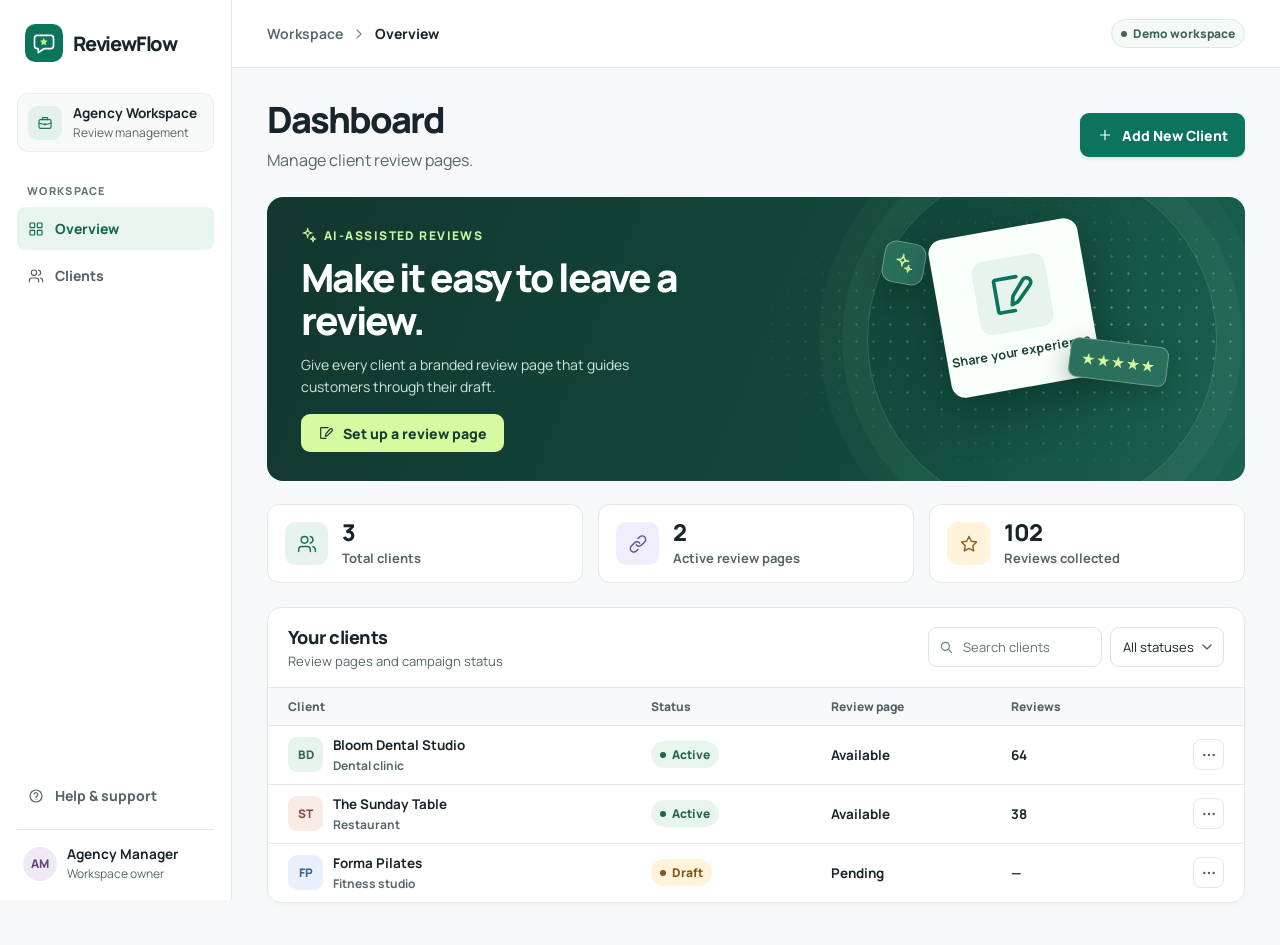
==== ReviewFlow Live/cloudflare-dist/index.html @ 27dcf774 "Add files via upload" ====
<!doctype html>
<html lang="en">
<head>
  <meta charset="utf-8">
  <meta name="viewport" content="width=device-width, initial-scale=1">
  <meta name="theme-color" content="#f7f9fb">
  <meta name="description" content="ReviewFlow is an agency workspace for setting up branded customer review pages and QR posters.">
  <title>ReviewFlow</title>
  <link rel="icon" href="assets/mark.svg" type="image/svg+xml">
  <link rel="stylesheet" href="styles.css">
  <script defer src="assets/qrcode.js"></script>
  <script defer src="website-analysis.js"></script>
  <script defer src="app.js"></script>
</head>
<body>
  <main id="app"></main>
  <div id="toast" class="toast" role="status" aria-live="polite"></div>
</body>
</html>
---- ReviewFlow Live/cloudflare-dist/styles.css ----
@font-face {
  font-family: Manrope;
  src: url("assets/manrope.woff2") format("woff2");
  font-weight: 200 800;
  font-display: swap;
}

:root {
  color-scheme: light;
  --font: Manrope, "Segoe UI", system-ui, sans-serif;
  --ink: #18252a;
  --muted: #56666a;
  --line: #e2e9e8;
  --canvas: #f6f8f9;
  --green: #0c735d;
  --dark-green: #123d35;
  --light-green: #e8f5ef;
  --lime: #d5fa9f;
  --navy: #142439;
  font-family: var(--font);
  color: var(--ink);
  background: var(--canvas);
}

*, *::before, *::after { box-sizing: border-box; }
body { margin: 0; min-width: 280px; }
button, input, select, textarea { font: inherit; }
button, a, select { -webkit-tap-highlight-color: transparent; }
button { cursor: pointer; }
a { color: inherit; }
button:disabled { cursor: default; opacity: .54; }
:focus-visible { outline: 3px solid #5da98e; outline-offset: 3px; }
[hidden] { display: none !important; }
h1, h2, h3, p { margin: 0; }
svg { flex: none; }
.icon { width: 20px; height: 20px; vertical-align: middle; }
.icon.small { width: 16px; height: 16px; }
.brand { display: inline-flex; align-items: center; gap: 10px; text-decoration: none; font-size: 1.25rem; font-weight: 800; letter-spacing: -.06em; }
.brand img { width: 38px; height: 38px; }
.btn { display: inline-flex; align-items: center; justify-content: center; gap: 9px; min-height: 44px; padding: 0 16px; border: 1px solid transparent; border-radius: 9px; text-decoration: none; font-size: .875rem; font-weight: 800; white-space: nowrap; }
.btn-primary { background: var(--green); color: #fff; box-shadow: 0 2px 3px #143d301a; }
.btn-primary:hover:not(:disabled) { background: #075b48; }
.btn-secondary { border-color: #dce5e3; background: #fff; color: var(--ink); }
.btn-secondary:hover:not(:disabled), .icon-button:hover { background: #f2f7f5; border-color: #c9dcd6; }
.btn-text { background: transparent; color: var(--muted); }
.btn-text:hover { background: #edf3f0; color: var(--dark-green); }
.icon-button { width: 36px; height: 36px; border: 1px solid var(--line); background: white; border-radius: 8px; color: var(--muted); display: inline-grid; place-items: center; }
.eyebrow { font-size: .75rem; font-weight: 800; letter-spacing: .12em; text-transform: uppercase; }
.sr-only { position: absolute; width: 1px; height: 1px; padding: 0; overflow: hidden; clip-path: inset(50%); white-space: nowrap; }

.workspace { display: grid; grid-template-columns: 232px minmax(0, 1fr); min-height: 100dvh; }
.sidebar { position: sticky; top: 0; align-self: start; display: flex; flex-direction: column; height: 100dvh; padding: 24px 17px 18px; background: #fff; border-right: 1px solid var(--line); }
.sidebar > .brand { margin: 0 8px 31px; }
.workspace-id { display: flex; gap: 11px; align-items: center; margin-bottom: 31px; padding: 10px; background: #f8faf9; border: 1px solid #e9eeed; border-radius: 11px; }
.workspace-id > div:last-child, .account > div:last-child { min-width: 0; }
.workspace-id strong, .account strong { display: block; font-size: .85rem; }
.workspace-id small, .account small { display: block; color: var(--muted); font-size: .75rem; margin-top: 2px; }
.workspace-icon, .avatar { display: grid; place-items: center; width: 34px; height: 34px; flex: none; border-radius: 9px; background: #e4f0eb; color: #24725e; }
.sidebar .eyebrow { margin: 0 10px 9px; color: #647477; font-size: .68rem; }
.nav-items { display: grid; gap: 4px; }
.nav-link { width: 100%; min-height: 43px; display: flex; align-items: center; gap: 11px; padding: 0 11px; border: 0; border-radius: 8px; background: transparent; color: #546468; text-decoration: none; text-align: left; font-size: .875rem; font-weight: 750; }
.nav-link:hover { background: #f3f7f5; }
.nav-link[aria-current] { background: var(--light-green); color: #14644f; }
.sidebar-bottom { margin-top: auto; display: grid; gap: 12px; }
.account { display: flex; gap: 10px; align-items: center; padding: 15px 6px 0; border-top: 1px solid var(--line); }
.avatar { border-radius: 50%; background: #efe9f6; color: #644780; font-size: .75rem; font-weight: 800; }
.topbar { height: 68px; display: flex; align-items: center; justify-content: space-between; gap: 16px; padding: 0 35px; border-bottom: 1px solid var(--line); background: #fff; }
.breadcrumbs { display: flex; align-items: center; gap: 8px; font-size: .875rem; font-weight: 750; }
.breadcrumbs span:first-child { color: var(--muted); font-weight: 650; }
.breadcrumbs svg { color: #7b8889; }
.mobile-brand { display: none; }
.demo-badge, .status, .match-tag { display: inline-flex; align-items: center; gap: 6px; width: max-content; padding: 5px 9px; border-radius: 999px; font-size: .75rem; font-weight: 800; white-space: nowrap; }
.demo-badge { border: 1px solid #dce9e3; background: #f5faf7; color: #3f6558; }
.dot { background: currentColor; width: 6px; height: 6px; flex: none; border-radius: 100%; }
.main-area { width: 100%; max-width: 1330px; margin: 0 auto; padding: 30px 35px 42px; }
.page-heading { display: flex; align-items: center; justify-content: space-between; gap: 16px; margin-bottom: 25px; }
.heading-actions { display: flex; flex-wrap: wrap; gap: 8px; }
.page-heading h1, .wizard-heading h1 { font-size: clamp(1.8rem, 3vw, 2.26rem); line-height: 1.18; font-weight: 800; letter-spacing: -.055em; }
.page-heading p, .wizard-heading p { color: var(--muted); margin-top: 7px; line-height: 1.55; }

.hero { position: relative; display: flex; align-items: center; overflow: hidden; min-height: 227px; padding: 29px 34px; margin-bottom: 23px; isolation: isolate; border-radius: 16px; background: linear-gradient(112deg, #12372f 0%, #12493b 63%, #1b6350 100%); color: #fff; }
.hero-copy { z-index: 1; max-width: 420px; }
.hero-kicker { display: inline-flex; gap: 7px; align-items: center; color: #c8f5a0; }
.hero h2 { margin-top: 9px; max-width: 400px; font-size: clamp(1.6rem, 3.25vw, 2.43rem); line-height: 1.1; letter-spacing: -.055em; font-weight: 800; }
.hero p { margin-top: 11px; max-width: 365px; color: #d1e6de; font-size: .875rem; line-height: 1.55; }
.hero .btn { margin-top: 17px; background: var(--lime); color: #173b2c; min-height: 38px; }
.hero .btn:hover { background: #e6ffc4; }
.hero-art { position: absolute; inset: 0 0 0 49%; pointer-events: none; }
.hero-art::before { content: ""; position: absolute; inset: 0; opacity: .44; background: radial-gradient(circle, #bde9be 1px, transparent 1.5px) 0 0 / 17px 17px; mask-image: radial-gradient(ellipse at 67% 49%, #000 8%, transparent 71%); }
.orbit { position: absolute; width: 350px; height: 350px; border: 1px solid #b9f6c730; border-radius: 50%; right: 28px; top: 50%; transform: translateY(-50%); box-shadow: 0 0 0 25px #a9f8c00a, 0 0 0 48px #b4ffd007; }
.hero-qr { position: absolute; width: 151px; min-height: 160px; border-radius: 14px; right: clamp(48px, 12.1vw, 182px); top: 31px; transform: rotate(-10deg); display: grid; justify-items: center; align-content: center; gap: 5px; background: #f9fffb; color: #1d4035; box-shadow: 0 15px 48px #001c1970; }
.hero-qr .icon { width: 74px; height: 74px; padding: 12px; margin-bottom: 7px; border-radius: 12px; background: #e7f4ee; color: var(--green); }
.hero-qr b { font-size: .78rem; }
.hero-rating, .hero-spark { position: absolute; display: grid; place-items: center; border: 1px solid #ffffff52; color: var(--lime); background: #2a705d; box-shadow: 0 9px 24px #09291252; }
.hero-rating { display: flex; gap: 4px; font-size: 1rem; letter-spacing: .04em; padding: 8px 11px; border-radius: 9px; right: clamp(31px, 6vw, 86px); top: 145px; transform: rotate(7deg); }
.hero-spark { width: 42px; height: 42px; border-radius: 12px; right: clamp(194px, 25vw, 346px); top: 45px; transform: rotate(10deg); }

.stats { display: grid; grid-template-columns: repeat(3, minmax(0, 1fr)); gap: 15px; margin-bottom: 24px; }
.stat { display: flex; align-items: center; gap: 14px; background: #fff; border: 1px solid var(--line); border-radius: 12px; padding: 15px 17px; }
.stat-icon, .step-icon { display: grid; place-items: center; flex: none; width: 43px; height: 43px; border-radius: 10px; background: #e7f4ee; color: #14735b; }
.stat-icon.lavender { background: #f0edfc; color: #694ca3; }
.stat-icon.amber { background: #fff3dc; color: #916016; }
.stat strong { display: block; font-size: 1.45rem; line-height: 1.1; letter-spacing: -.04em; font-weight: 800; }
.stat span { display: block; margin-top: 3px; color: var(--muted); font-size: .8125rem; font-weight: 700; }
.panel { background: #fff; border: 1px solid var(--line); border-radius: 14px; box-shadow: 0 2px 5px #143d3006; }
.list-header { display: flex; justify-content: space-between; align-items: center; padding: 17px 20px; gap: 14px; }
.list-header h2 { font-size: 1.13rem; font-weight: 800; letter-spacing: -.03em; }
.list-header p { margin-top: 3px; font-size: .8125rem; color: var(--muted); }
.list-tools { display: flex; align-items: center; gap: 8px; }
.field-wrap { position: relative; display: flex; align-items: center; min-width: 0; }
.field-wrap > .icon { position: absolute; left: 12px; color: #667b78; pointer-events: none; z-index: 1; }
.field-wrap input { padding-left: 40px; }
input, select, textarea { width: 100%; border-radius: 9px; border: 1px solid #d9e3e0; background: #fff; color: var(--ink); padding: 10px 12px; min-height: 45px; }
input::placeholder, textarea::placeholder { color: #657677; opacity: 1; }
.list-tools input, .list-tools select { min-height: 37px; font-size: .8125rem; }
.list-tools input { width: 174px; padding-left: 34px; }
.list-tools .field-wrap > .icon { width: 16px; left: 10px; }
select { appearance: none; padding-right: 29px; background: #fff url("data:image/svg+xml,%3Csvg xmlns='http://www.w3.org/2000/svg' width='14' height='14' fill='none' viewBox='0 0 14 14'%3E%3Cpath d='m3 5 4 4 4-4' stroke='%2356666a' stroke-width='1.5' stroke-linecap='round' stroke-linejoin='round'/%3E%3C/svg%3E") no-repeat right 9px center; }
.client-table { width: 100%; table-layout: fixed; border-collapse: collapse; text-align: left; }
.client-table thead { background: #f7f9fa; color: #526164; }
.client-table th { font-size: .75rem; font-weight: 800; }
.client-table th, .client-table td { border-top: 1px solid var(--line); padding: 10px 12px; }
.client-table td { font-size: .84rem; font-weight: 700; }
.client-table th:first-child, .client-table td:first-child { padding-left: 20px; width: 38%; }
.client-table th:last-child, .client-table td:last-child { width: 65px; padding-right: 20px; text-align: right; }
.client-info { display: flex; gap: 10px; align-items: center; }
.client-info strong, .client-info small { display: block; }
.client-info small { color: var(--muted); font-size: .75rem; margin-top: 3px; }
.client-logo { width: 35px; height: 35px; display: grid; place-items: center; flex: none; border-radius: 9px; color: #3a6659; background: #e7f3ec; font-weight: 800; font-size: .74rem; }
.client-logo.peach { color: #8a4c42; background: #f9ebe6; }
.client-logo.blue { color: #3c6191; background: #eaf0fb; }
.client-logo.gold, .royal-logo { color: #eccc7b; background: var(--navy); }
.status.active { color: #22644e; background: #e8f5ed; }
.status.draft { color: #805516; background: #fff3db; }
.client-table .empty { text-align: center; padding: 23px; color: var(--muted); }
.client-table .icon-button { width: 31px; height: 31px; }

.wizard { max-width: 760px; margin: 0 auto; }
.wizard-heading { margin: 21px 0 22px; }
.stepper { display: grid; grid-template-columns: repeat(3, minmax(0, 1fr)); gap: 10px; list-style: none; padding: 0; margin: 0 0 18px; }
.stepper li { min-width: 0; display: flex; align-items: center; gap: 8px; border-top: 3px solid #dce7e3; padding: 10px 0 0; color: #5d6b6d; font-size: .875rem; font-weight: 750; }
.stepper .current, .stepper .done { border-color: #3b997b; color: #17614f; }
.step-number { display: grid; place-items: center; width: 25px; height: 25px; flex: none; font-size: .75rem; border-radius: 50%; background: #e9efed; }
.stepper .current .step-number { background: var(--green); color: #fff; }
.stepper .done .step-number { background: var(--light-green); }
.wizard-panel { padding: clamp(18px, 4vw, 30px); }
.step-intro { display: flex; align-items: flex-start; gap: 13px; margin-bottom: 24px; }
.step-intro h2 { font-size: 1.3rem; font-weight: 800; letter-spacing: -.035em; }
.step-intro p { color: var(--muted); line-height: 1.55; margin-top: 5px; }
.label { display: block; font-size: .875rem; font-weight: 800; margin-bottom: 7px; }
.help-text { color: var(--muted); margin-top: 8px; font-size: .8125rem; line-height: 1.5; }
.inline-button { padding: 0; border: 0; background: transparent; color: var(--green); font-weight: 800; text-decoration: underline; text-underline-offset: 2px; }
.error-text { color: #a12438; font-weight: 750; }
.panel-actions { display: flex; justify-content: flex-end; align-items: center; gap: 9px; flex-wrap: wrap; margin-top: 24px; }
.panel-actions.split { justify-content: space-between; }
.process { min-height: 280px; display: grid; justify-items: center; align-content: center; text-align: center; padding: 25px 0; }
.process h2 { margin-top: 15px; letter-spacing: -.04em; }
.process p { margin-top: 6px; color: var(--muted); }
.process ul { display: grid; gap: 8px; list-style: none; padding: 0; margin: 19px 0 0; text-align: left; }
.process li { display: flex; align-items: center; gap: 8px; color: var(--muted); font-size: .875rem; }
.process li.complete { color: var(--green); font-weight: 750; }
.loader { width: 62px; height: 62px; display: grid; place-items: center; position: relative; border-radius: 19px; background: var(--light-green); color: var(--green); }
.loader::before { content: ""; position: absolute; inset: -5px; border-radius: 24px; border: 2px solid #cce8de; border-top-color: var(--green); animation: spin 1.15s linear infinite; }
.progress-track { width: min(100%, 265px); height: 6px; border-radius: 10px; margin-top: 21px; overflow: hidden; background: #e8eeeb; }
.progress-track span { display: block; width: 100%; height: 100%; background: #3c9d7e; transform-origin: left; animation: progress var(--duration, 2.1s) ease-out both; }
@keyframes spin { to { transform: rotate(360deg); } }
@keyframes progress { from { transform: scaleX(.05); } to { transform: scaleX(1); } }
.business-card, .profile-card { display: flex; align-items: center; gap: 12px; padding: 14px; border: 1px solid #dce9e4; border-radius: 11px; background: #f6faf8; }
.royal-logo { position: relative; display: grid; place-items: center; flex: none; width: 53px; height: 53px; overflow: hidden; border-radius: 11px; font: 600 1rem Georgia, serif; letter-spacing: .1em; }
.royal-logo img { position: absolute; inset: 0; width: 100%; height: 100%; padding: 4px; object-fit: contain; background: #fff; }
.business-card strong, .profile-card strong { display: block; font-weight: 800; }
.business-card small, .profile-card small { display: block; margin-top: 4px; color: var(--muted); font-size: .8125rem; }
.match-tag { margin-left: auto; color: #22644e; background: #e4f4ec; }
.business-details { margin: 18px 0 0; display: grid; grid-template-columns: 1fr 1fr; gap: 13px; }
.business-details div { display: grid; gap: 6px; padding: 13px; border-radius: 10px; border: 1px solid var(--line); }
.business-details .colours { grid-column: 1 / -1; }
.business-details dt { color: var(--muted); font-weight: 750; font-size: .8125rem; }
.business-details dd { margin: 0; font-weight: 750; font-size: .875rem; }
.business-form > .label:not(:first-child) { margin-top: 15px; }
.swatches { display: flex; gap: 14px; flex-wrap: wrap; }
.swatch { display: inline-flex; align-items: center; gap: 7px; }
.swatch::before { content: ""; width: 18px; height: 18px; border-radius: 5px; background: var(--swatch); }
.site-summary { margin-top: 18px; padding: 14px; border: 1px solid var(--line); border-radius: 10px; }
.site-summary h2 { font-size: 1rem; letter-spacing: -.025em; }
.site-summary p { margin-top: 6px; color: var(--muted); line-height: 1.55; overflow-wrap: anywhere; }
.site-highlights { display: flex; flex-wrap: wrap; gap: 7px; margin-top: 10px; }
.site-highlights a { padding: 5px 9px; border-radius: 8px; background: var(--light-green); color: var(--green); font-size: .8125rem; font-weight: 750; }
.profile-result { margin-top: 16px; }
.profile-card { width: 100%; text-align: left; color: var(--ink); }
.profile-card:hover { border-color: #8bbfab; }
.profile-copy { min-width: 0; }
.profile-rating { display: inline-flex; gap: 5px; align-items: center; margin-top: 5px; font-size: .8125rem; font-weight: 800; }
.profile-rating .icon { fill: #a96c12; color: #a96c12; }
.selected-mark { margin-left: auto; display: grid; place-items: center; width: 26px; height: 26px; border-radius: 50%; color: #fff; background: var(--green); flex: none; }
.selected-mark.off { color: transparent; border: 1px solid #83a597; background: #fff; }
.setup-grid { display: grid; grid-template-columns: minmax(0, 1fr) 224px; gap: 23px; align-items: start; }
.setup-grid .panel-actions { justify-content: flex-start; }
.setup-grid .qr-actions { margin-top: 11px; }
.link-box { display: flex; gap: 7px; margin-top: 6px; }
.link-box input { min-width: 0; font-size: .8125rem; }
.setup-qr { display: grid; justify-items: center; padding: 13px; background: #f6faf8; border: 1px solid var(--line); border-radius: 12px; }
.setup-qr img { display: block; width: 210px; max-width: 100%; aspect-ratio: 1; image-rendering: pixelated; }
.setup-qr h2 { margin-top: 8px; font-size: .93rem; }
.setup-qr p { margin: 8px 0 1px; font-size: .8125rem; font-weight: 750; color: var(--muted); }
.guided-preview { margin-top: 25px; padding-top: 22px; border-top: 1px solid var(--line); }
.guided-preview:first-child { margin-top: 0; padding-top: 0; border: 0; }
.guided-preview h2 { font-size: 1.1rem; font-weight: 800; letter-spacing: -.025em; }
.guided-description { margin: 7px 0 16px; color: var(--muted); line-height: 1.55; }
.question-settings { margin: 18px 0; padding: 14px; border: 1px solid var(--line); border-radius: 10px; }
.question-settings h3 { font-size: .95rem; }
.question-settings p { margin: 5px 0 12px; color: var(--muted); font-size: .8125rem; line-height: 1.5; }
.question-settings .label { margin: 12px 0 5px; }
.question-settings select { font-size: .8125rem; }
.guided-preview .panel-actions { justify-content: flex-start; margin-top: 12px; }
.preview-qr { text-align: center; }
.preview-qr h3 { font-size: .95rem; margin-top: 8px; }
.preview-qr p { margin-top: 4px; line-height: 1.45; }
.preview-qr .btn { margin-top: 5px; }

.customer { min-height: 100dvh; color: var(--navy); background: radial-gradient(ellipse at top, #f3e8ce 0%, #fbf8f0 40%, #faf9f5 77%); padding: 23px 16px; }
.customer-toolbar { display: flex; justify-content: space-between; align-items: center; gap: 12px; margin: 0 auto 20px; max-width: 910px; }
.customer-toolbar .brand { font-size: 1rem; }
.customer-toolbar .brand img { width: 28px; height: 28px; }
.customer-card { width: 100%; max-width: 540px; margin: 0 auto; background: #fff; border-radius: 20px; overflow: hidden; border: 1px solid #ede3ca; box-shadow: 0 14px 43px #49371614; }
.customer-mast { display: grid; justify-items: center; gap: 8px; text-align: center; padding: 25px 18px 21px; background: linear-gradient(#ffffff15, transparent), var(--customer-mast, var(--navy)); color: #fff; }
.customer-mast .royal-logo { border: 1px solid var(--customer-accent, #e3c47b); width: 48px; height: 48px; background: #263a50; }
.customer-mast strong { font-family: Georgia, serif; font-weight: 500; font-size: 1.24rem; }
.customer-mast small { color: #f2d88e; font-size: .75rem; }
.customer-body { padding: clamp(17px, 5vw, 29px); }
.customer-body h1 { margin: 13px 0 7px; font-size: clamp(1.53rem, 4.5vw, 1.87rem); letter-spacing: -.045em; line-height: 1.2; }
.customer-body p { color: #58646d; line-height: 1.55; }
.question-meta { display: flex; align-items: center; justify-content: space-between; gap: 10px; color: #6d5430; font-size: .8125rem; font-weight: 800; }
.question-progress { display: flex; gap: 5px; }
.question-progress i { display: block; width: 19px; height: 4px; border-radius: 8px; background: #e7e1d3; }
.question-progress i.filled { background: var(--customer-accent, #a77f38); }
.customer-body .choices { display: grid; gap: 8px; margin-top: 18px; }
.choice { text-align: left; padding: 11px 13px; min-height: 44px; border: 1px solid #e5dfd0; border-radius: 9px; font-weight: 750; color: var(--navy); background: #fff; }
.choice:hover, .choice[aria-pressed=true] { border-color: #b49553; background: #fbf5e9; }
.stars { display: flex; gap: 6px; flex-wrap: wrap; margin-top: 14px; }
.star { display: grid; place-items: center; width: clamp(35px, 10vw, 48px); height: 46px; background: #fff; border: 1px solid #e5dfd0; border-radius: 8px; color: #946e2c; }
.star.selected, .star:hover { background: #fbf5e9; border-color: #b49553; }
.star.selected .icon { fill: #c7a251; }
.customer textarea { min-height: 110px; margin-top: 16px; resize: vertical; line-height: 1.5; }
.customer .draft-text { min-height: 167px; }
.draft-badge { display: inline-flex; align-items: center; gap: 6px; padding: 5px 9px; border-radius: 7px; background: #fbf1db; color: #73541c; font-size: .8125rem; font-weight: 800; }
.customer .btn-primary { background: var(--navy); }
.customer .btn-primary:hover:not(:disabled) { background: #293f58; }
.customer .process h1 { margin-top: 15px; }
.customer .loader { background: #fbf1db; color: #886a2c; }
.customer .loader::before { border-color: #eddfbd; border-top-color: #9d7939; }
.customer .progress-track span { background: #b29455; }
.customer-credit { margin-top: 18px; text-align: center; font-size: .75rem; color: #596368; }

dialog { width: min(440px, calc(100% - 32px)); padding: 23px; border: 1px solid var(--line); border-radius: 15px; color: var(--ink); box-shadow: 0 14px 50px #10281f3d; }
dialog::backdrop { background: #101d20a0; }
dialog h2 { margin-bottom: 9px; font-size: 1.22rem; letter-spacing: -.03em; }
dialog p { color: var(--muted); line-height: 1.55; }
.toast { position: fixed; z-index: 4; right: 18px; bottom: 18px; max-width: calc(100% - 36px); padding: 10px 14px; border-radius: 9px; color: #fff; background: #19372f; font-size: .875rem; font-weight: 750; box-shadow: 0 6px 15px #17342c32; }
.toast:empty { display: none; }

@media (max-width: 1050px) {
  .workspace { grid-template-columns: 196px minmax(0, 1fr); }
  .sidebar { padding-right: 13px; padding-left: 13px; }
  .main-area, .topbar { padding-left: 23px; padding-right: 23px; }
  .hero { padding-left: 25px; }
  .hero-art { left: 50%; }
  .hero-spark { right: 194px; }
}

@media (max-width: 760px) {
  .workspace { display: block; }
  .sidebar, .breadcrumbs { display: none; }
  .mobile-brand { display: inline-flex; }
  .topbar { height: 61px; }
  .main-area { padding-top: 22px; }
  .page-heading { margin-bottom: 18px; }
}

@media (max-width: 560px) {
  .main-area, .topbar { padding-left: 14px; padding-right: 14px; }
  .page-heading { align-items: flex-start; flex-wrap: wrap; gap: 11px; }
  .page-heading p { font-size: .9rem; }
  .hero { align-items: flex-start; min-height: 0; padding: 21px 17px; }
  .hero-copy { max-width: 90%; }
  .hero h2 { max-width: 250px; }
  .hero p { max-width: 275px; }
  .hero-art { left: 63%; opacity: .52; }
  .hero-qr, .hero-rating, .hero-spark { display: none; }
  .orbit { right: -210px; }
  .stats { gap: 7px; margin-bottom: 17px; }
  .stat { align-items: flex-start; flex-direction: column; gap: 7px; padding: 9px; }
  .stat-icon { width: 31px; height: 31px; border-radius: 7px; }
  .stat-icon .icon { width: 16px; height: 16px; }
  .stat span { font-size: .75rem; }
  .list-header { flex-wrap: wrap; padding: 12px; gap: 10px; }
  .list-tools { width: 100%; }
  .list-tools .field-wrap, .list-tools input { width: 100%; }
  .list-tools select { width: auto; }
  .client-table .detail-col { display: none; }
  .client-table th:first-child, .client-table td:first-child { width: auto; padding-left: 12px; }
  .client-table th:last-child, .client-table td:last-child { width: 46px; padding-right: 12px; }
  .client-table th:nth-child(2) { width: 80px; }
  .client-table th, .client-table td { padding-left: 5px; padding-right: 5px; overflow-wrap: anywhere; }
  .client-info { gap: 6px; }
  .client-logo { width: 29px; height: 29px; }
  .wizard-heading { margin: 15px 0 16px; }
  .stepper { gap: 6px; }
  .stepper li { gap: 5px; font-size: .75rem; }
  .step-number { width: 20px; height: 20px; }
  .setup-grid { grid-template-columns: minmax(0, 1fr); gap: 17px; }
  .business-details { grid-template-columns: 1fr; }
  .business-card { flex-wrap: wrap; }
  .match-tag { margin-left: 0; }
}

@media (max-width: 350px) {
  .stepper li { align-items: flex-start; }
  .customer-toolbar { align-items: flex-start; flex-direction: column; }
  .stars { gap: 4px; }
}

@media (prefers-reduced-motion: reduce) {
  *, *::before, *::after { animation-duration: .01ms !important; animation-iteration-count: 1 !important; }
}
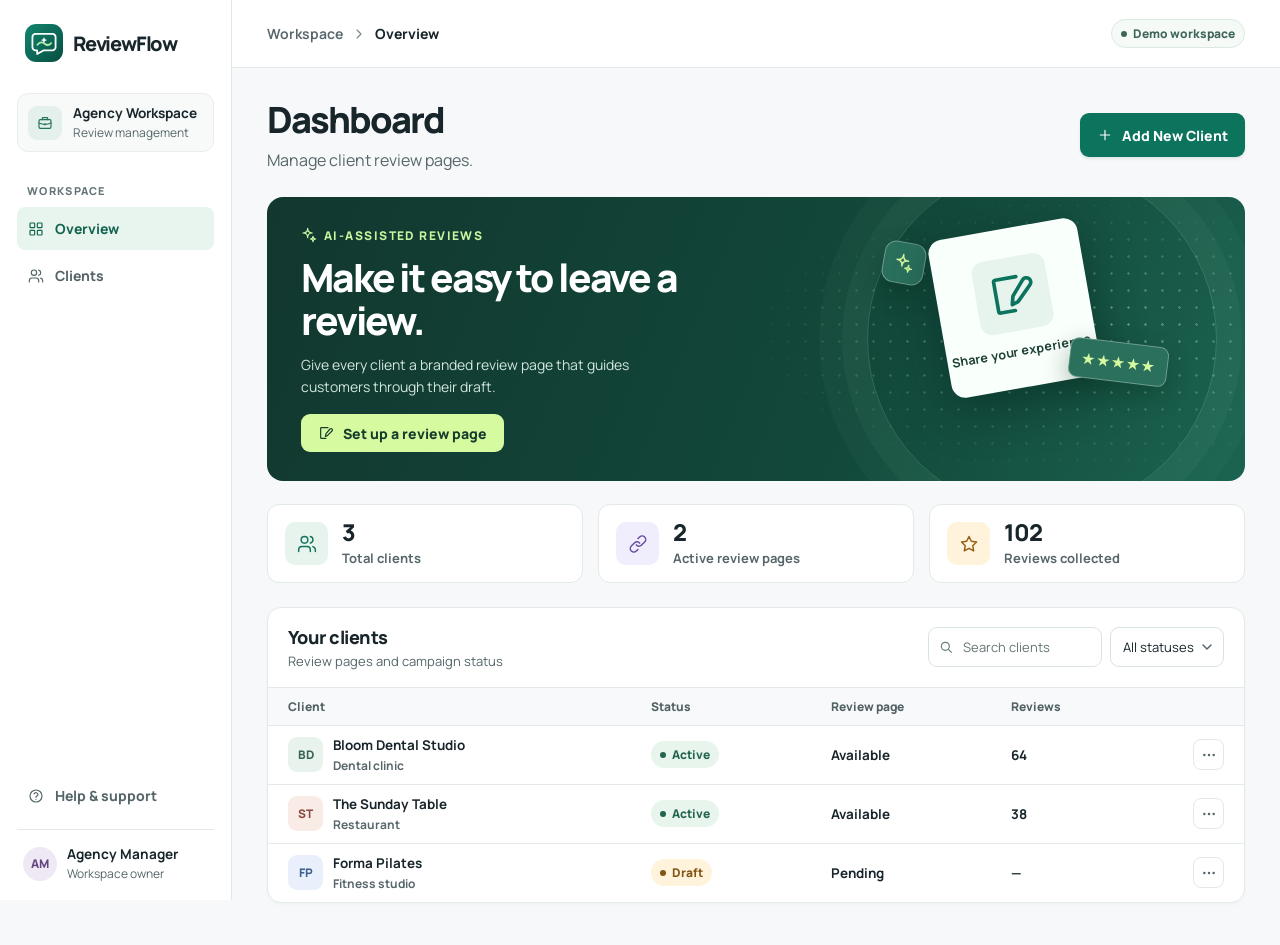
==== commit 4c17032d: "Organize ReviewFlow and update review page" ====
--- a/ReviewFlow Live/cloudflare-dist/index.html
+++ b/ReviewFlow Live/cloudflare-dist/index.html
@@ -6,11 +6,11 @@
   <meta name="theme-color" content="#f7f9fb">
   <meta name="description" content="ReviewFlow is an agency workspace for setting up branded customer review pages and QR posters.">
   <title>ReviewFlow</title>
-  <link rel="icon" href="assets/mark.svg" type="image/svg+xml">
-  <link rel="stylesheet" href="styles.css">
+  <link rel="icon" href="assets/mark.svg?v=2" type="image/svg+xml">
+  <link rel="stylesheet" href="styles.css?v=3">
   <script defer src="assets/qrcode.js"></script>
   <script defer src="website-analysis.js"></script>
-  <script defer src="app.js"></script>
+  <script defer src="app.js?v=3"></script>
 </head>
 <body>
   <main id="app"></main>
--- a/ReviewFlow Live/cloudflare-dist/styles.css
+++ b/ReviewFlow Live/cloudflare-dist/styles.css
@@ -217,39 +217,104 @@
 .preview-qr p { margin-top: 4px; line-height: 1.45; }
 .preview-qr .btn { margin-top: 5px; }
 
-.customer { min-height: 100dvh; color: var(--navy); background: radial-gradient(ellipse at top, #f3e8ce 0%, #fbf8f0 40%, #faf9f5 77%); padding: 23px 16px; }
+.customer { --feedback-ink: #20243b; --feedback-muted: #626a80; --feedback-line: #e3e3f0; --feedback-gradient: linear-gradient(115deg, #4861da, #8557d9); min-height: 100dvh; color: var(--feedback-ink); background: radial-gradient(ellipse at 50% -15%, #e7e8ff 0%, #f7f7ff 38%, #fbfbfe 78%); padding: clamp(24px, 7vh, 78px) 16px 28px; }
 .customer-toolbar { display: flex; justify-content: space-between; align-items: center; gap: 12px; margin: 0 auto 20px; max-width: 910px; }
 .customer-toolbar .brand { font-size: 1rem; }
 .customer-toolbar .brand img { width: 28px; height: 28px; }
-.customer-card { width: 100%; max-width: 540px; margin: 0 auto; background: #fff; border-radius: 20px; overflow: hidden; border: 1px solid #ede3ca; box-shadow: 0 14px 43px #49371614; }
-.customer-mast { display: grid; justify-items: center; gap: 8px; text-align: center; padding: 25px 18px 21px; background: linear-gradient(#ffffff15, transparent), var(--customer-mast, var(--navy)); color: #fff; }
-.customer-mast .royal-logo { border: 1px solid var(--customer-accent, #e3c47b); width: 48px; height: 48px; background: #263a50; }
-.customer-mast strong { font-family: Georgia, serif; font-weight: 500; font-size: 1.24rem; }
-.customer-mast small { color: #f2d88e; font-size: .75rem; }
-.customer-body { padding: clamp(17px, 5vw, 29px); }
-.customer-body h1 { margin: 13px 0 7px; font-size: clamp(1.53rem, 4.5vw, 1.87rem); letter-spacing: -.045em; line-height: 1.2; }
-.customer-body p { color: #58646d; line-height: 1.55; }
-.question-meta { display: flex; align-items: center; justify-content: space-between; gap: 10px; color: #6d5430; font-size: .8125rem; font-weight: 800; }
-.question-progress { display: flex; gap: 5px; }
-.question-progress i { display: block; width: 19px; height: 4px; border-radius: 8px; background: #e7e1d3; }
-.question-progress i.filled { background: var(--customer-accent, #a77f38); }
+.customer-card { width: 100%; max-width: 600px; margin: 0 auto; background: #ffffffed; border-radius: 24px; overflow: hidden; border: 1px solid #fff; box-shadow: 0 22px 70px #47468018, 0 4px 15px #5558890d; backdrop-filter: blur(16px); animation: feedback-enter .35s ease-out both; }
+.customer-mast { display: flex; align-items: center; gap: 14px; padding: clamp(22px, 5vw, 32px) clamp(22px, 5vw, 36px); background: #ffffff8f; border-bottom: 1px solid #eeeeF6; }
+.customer-mast > div { min-width: 0; }
+.customer-mast .royal-logo { width: 54px; height: 54px; border: 1px solid #e3e5f7; border-radius: 15px; background: #eeeffd; color: #5c55ba; font: 800 1rem var(--font); letter-spacing: .02em; }
+.customer-mast strong { display: block; font: 800 1rem var(--font); color: var(--feedback-ink); letter-spacing: -.025em; overflow-wrap: anywhere; }
+.customer-mast small { display: block; margin-top: 4px; color: var(--feedback-muted); font-size: .8125rem; }
+.customer-body { padding: clamp(22px, 5vw, 36px); }
+.customer-body h1 { margin: 0 0 8px; font-size: clamp(1.55rem, 4.5vw, 2rem); letter-spacing: -.045em; line-height: 1.22; }
+.customer-body p { color: var(--feedback-muted); line-height: 1.6; }
+.question-meta { display: flex; flex-wrap: wrap; align-items: center; justify-content: space-between; gap: 14px; margin-bottom: 32px; font-size: .8125rem; font-weight: 800; }
+.question-badge { padding: 7px 11px; border-radius: 8px; background: #efedff; color: #5846a9; }
+.question-progress { display: flex; gap: 7px; }
+.question-progress i { display: block; width: 34px; height: 6px; border: 1px solid #d9dbea; border-radius: 8px; background: #f2f2f8; transition: background .2s, border-color .2s; }
+.question-progress i.completed { border-color: #bdb5eb; background: #c5baf2; }
+.question-progress i.current { border-color: transparent; background: var(--feedback-gradient); }
+.question-content { position: relative; padding-left: 16px; animation: feedback-enter .25s ease-out both; }
+.question-content::before { content: ""; position: absolute; left: 0; top: 2px; bottom: 2px; width: 4px; border-radius: 4px; background: var(--feedback-gradient); }
 .customer-body .choices { display: grid; gap: 8px; margin-top: 18px; }
-.choice { text-align: left; padding: 11px 13px; min-height: 44px; border: 1px solid #e5dfd0; border-radius: 9px; font-weight: 750; color: var(--navy); background: #fff; }
-.choice:hover, .choice[aria-pressed=true] { border-color: #b49553; background: #fbf5e9; }
+.choice { text-align: left; padding: 12px 15px; min-height: 48px; border: 1px solid var(--feedback-line); border-radius: 11px; font-weight: 750; color: var(--feedback-ink); background: #fff; transition: border-color .2s, background .2s; }
+.choice:hover, .choice[aria-pressed=true] { border-color: #9989e9; background: #f5f3ff; }
 .stars { display: flex; gap: 6px; flex-wrap: wrap; margin-top: 14px; }
-.star { display: grid; place-items: center; width: clamp(35px, 10vw, 48px); height: 46px; background: #fff; border: 1px solid #e5dfd0; border-radius: 8px; color: #946e2c; }
-.star.selected, .star:hover { background: #fbf5e9; border-color: #b49553; }
-.star.selected .icon { fill: #c7a251; }
-.customer textarea { min-height: 110px; margin-top: 16px; resize: vertical; line-height: 1.5; }
+.star { display: grid; place-items: center; width: clamp(40px, 10vw, 48px); height: 48px; background: #fff; border: 1px solid var(--feedback-line); border-radius: 10px; color: #6757c4; }
+.star.selected, .star:hover { background: #f5f3ff; border-color: #9989e9; }
+.star.selected .icon { fill: #8875df; }
+.customer textarea { min-height: 148px; margin-top: 22px; padding: 16px; resize: vertical; line-height: 1.6; border: 1px solid #deddf1; border-radius: 13px; background: #fdfdff; color: var(--feedback-ink); transition: border-color .2s, box-shadow .2s, background .2s; }
+.customer textarea:focus { outline: none; border-color: #8d7de1; background: #fff; box-shadow: 0 0 0 4px #8772e022; }
+.answer-count { margin-top: 6px; text-align: right; color: #6a7285; font-size: .75rem; }
 .customer .draft-text { min-height: 167px; }
-.draft-badge { display: inline-flex; align-items: center; gap: 6px; padding: 5px 9px; border-radius: 7px; background: #fbf1db; color: #73541c; font-size: .8125rem; font-weight: 800; }
-.customer .btn-primary { background: var(--navy); }
-.customer .btn-primary:hover:not(:disabled) { background: #293f58; }
+.draft-badge { display: inline-flex; align-items: center; gap: 6px; margin-bottom: 16px; padding: 7px 10px; border-radius: 8px; background: #efedff; color: #5846a9; font-size: .8125rem; font-weight: 800; }
+.customer .btn-primary { min-height: 48px; padding-inline: 21px; background: var(--feedback-gradient); box-shadow: 0 6px 16px #6253ca35; transition: transform .18s, box-shadow .18s, filter .18s; }
+.customer .btn-primary:hover:not(:disabled) { background: var(--feedback-gradient); filter: brightness(1.06); box-shadow: 0 9px 20px #6253ca45; transform: translateY(-1px); }
+.customer .btn-primary:active:not(:disabled) { transform: translateY(1px); }
+.customer .btn-primary:disabled { opacity: .57; box-shadow: none; }
 .customer .process h1 { margin-top: 15px; }
-.customer .loader { background: #fbf1db; color: #886a2c; }
-.customer .loader::before { border-color: #eddfbd; border-top-color: #9d7939; }
-.customer .progress-track span { background: #b29455; }
-.customer-credit { margin-top: 18px; text-align: center; font-size: .75rem; color: #596368; }
+.customer .loader { background: #efedff; color: #6653bf; }
+.customer .loader::before { border-color: #e1def8; border-top-color: #7562ce; }
+.customer .progress-track span { background: var(--feedback-gradient); }
+.customer-credit { display: flex; align-items: center; justify-content: center; gap: 6px; margin-top: 20px; text-align: center; font-size: .75rem; color: #687184; }
+.customer-credit img { width: 19px; height: 19px; }
+.customer-credit strong { font-weight: 700; }
+
+/* Customer feedback: a calm, focused canvas for the guest's own words. */
+.customer {
+  --feedback-ink: #222641;
+  --feedback-muted: #626a80;
+  --feedback-line: #e3e5f0;
+  --feedback-gradient: linear-gradient(110deg, #4b5bd4, #7955c8);
+  background: radial-gradient(ellipse at 50% 0%, #e9e9ff 0%, #f7f7fd 50%, #f9fafc 100%);
+  padding: clamp(32px, 8vh, 86px) 18px 32px;
+}
+.customer-card {
+  max-width: 630px;
+  border: 1px solid #fff;
+  border-radius: 24px;
+  background: #fff;
+  box-shadow: 0 24px 70px #373e7b1c, 0 4px 18px #373e7b0a;
+}
+.customer-card::before { content: ""; display: block; height: 4px; background: var(--feedback-gradient); }
+.customer-mast { padding: 25px clamp(24px, 6vw, 42px); gap: 14px; background: #fff; border-bottom: 1px solid #edeef5; }
+.customer-mast .royal-logo { width: 52px; height: 52px; border-radius: 15px; background: #f0effc; border-color: #e7e7f4; }
+.customer-mast strong { font-size: 1rem; line-height: 1.35; }
+.customer-mast small { font-size: .875rem; line-height: 1.4; }
+.customer-mast-tag { margin-left: auto; color: #777f96; font-size: .6875rem; font-weight: 800; letter-spacing: .09em; white-space: nowrap; }
+.customer-body { padding: clamp(28px, 6vw, 42px); }
+.customer-body h1 { max-width: 480px; color: var(--feedback-ink); font-size: clamp(1.75rem, 4vw, 2.15rem); font-weight: 800; letter-spacing: -.045em; line-height: 1.2; }
+.customer-body p { font-size: 1rem; line-height: 1.6; }
+.question-meta { display: block; margin: 0 0 36px; }
+.question-meta-heading { display: flex; align-items: center; justify-content: space-between; gap: 12px; }
+.question-badge { padding: 7px 11px; border-radius: 7px; color: #5147a2; background: #f0effc; font-size: .8125rem; }
+.question-meta-hint { color: #7b8294; font-size: .8125rem; font-weight: 650; }
+.question-progress { display: flex; width: 100%; gap: 6px; margin-top: 14px; }
+.question-progress i { flex: 1 1 0; width: auto; height: 5px; border: 0; border-radius: 999px; background: #e9eaf2; }
+.question-progress i.completed { background: #ada6e8; }
+.question-progress i.current { background: var(--feedback-gradient); }
+.question-content { padding-left: 18px; }
+.question-content::before { width: 3px; background: var(--feedback-gradient); }
+.question-content p { max-width: 440px; margin-top: 10px; }
+.customer-field-label { display: flex; justify-content: space-between; gap: 12px; margin: 30px 0 9px; color: #363b53; font-size: .875rem; font-weight: 800; white-space: nowrap; }
+.customer-field-label span { color: #747d91; font-weight: 500; }
+.customer textarea { display: block; min-height: 155px; margin-top: 0; padding: 16px 17px; border: 1px solid #dcdfea; border-radius: 12px; background: #fbfbfe; font-size: 1rem; line-height: 1.6; }
+.customer textarea::placeholder { color: #81899a; }
+.customer textarea:focus { border-color: #8277d5; background: #fff; box-shadow: 0 0 0 4px #8277d521; }
+.answer-count { margin-top: 8px; font-size: .8125rem; }
+.customer .draft-text { min-height: 190px; }
+.draft-badge { border-radius: 7px; color: #5147a2; background: #f0effc; font-size: .8125rem; }
+.customer-body .panel-actions { margin-top: 28px; }
+.customer .btn-primary { min-width: 150px; min-height: 50px; border-radius: 10px; font-size: .9375rem; box-shadow: 0 6px 14px #6656bf30; }
+.customer .btn-primary:disabled { opacity: 1; color: #fff; background: #8d87c4; box-shadow: none; }
+.customer .btn-text { min-height: 50px; color: #555d74; }
+.customer-body .choices { gap: 10px; margin-top: 25px; }
+.choice { min-height: 52px; padding: 14px 16px; border-radius: 11px; font-size: .9375rem; }
+.customer-credit { margin-top: 25px; color: #70798c; font-size: .8125rem; }
+.customer-credit img { width: 20px; height: 20px; }
+@keyframes feedback-enter { from { opacity: 0; transform: translateY(6px); } to { opacity: 1; transform: translateY(0); } }
 
 dialog { width: min(440px, calc(100% - 32px)); padding: 23px; border: 1px solid var(--line); border-radius: 15px; color: var(--ink); box-shadow: 0 14px 50px #10281f3d; }
 dialog::backdrop { background: #101d20a0; }
@@ -277,6 +342,15 @@
 }
 
 @media (max-width: 560px) {
+  .customer { padding: 18px 14px 26px; }
+  .customer-card { border-radius: 19px; }
+  .customer-mast { padding: 20px; }
+  .customer-mast-tag { display: none; }
+  .customer-body { padding: 27px 20px 25px; }
+  .question-meta { margin-bottom: 30px; }
+  .customer-field-label { margin-top: 26px; }
+  .customer-body .panel-actions { gap: 8px; }
+  .customer-body .panel-actions .btn-primary { flex: 1 1 auto; }
   .main-area, .topbar { padding-left: 14px; padding-right: 14px; }
   .page-heading { align-items: flex-start; flex-wrap: wrap; gap: 11px; }
   .page-heading p { font-size: .9rem; }
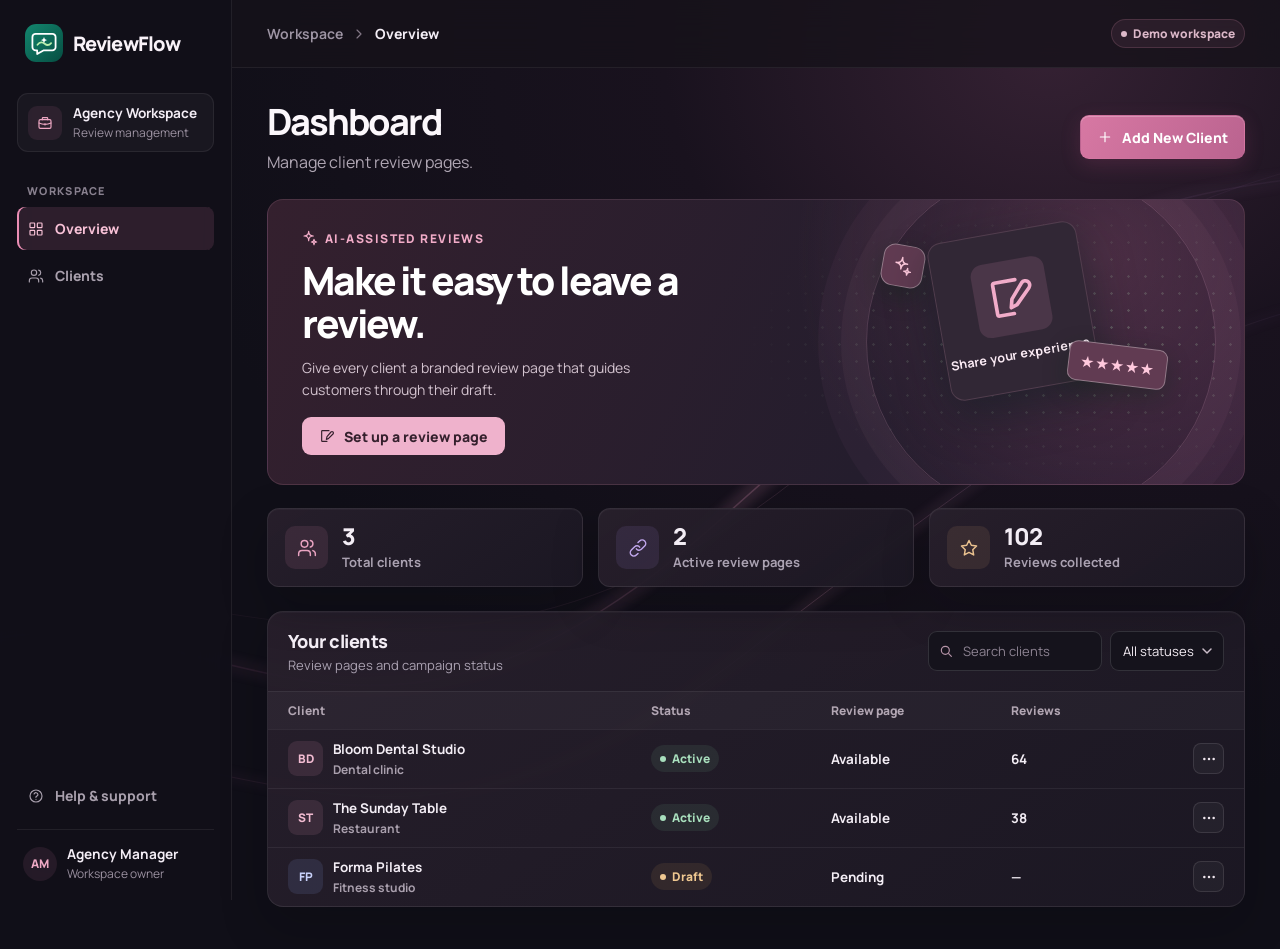
==== commit 0f49e6f0: "commit it froentend change" ====
--- a/ReviewFlow Live/cloudflare-dist/index.html
+++ b/ReviewFlow Live/cloudflare-dist/index.html
@@ -3,14 +3,14 @@
 <head>
   <meta charset="utf-8">
   <meta name="viewport" content="width=device-width, initial-scale=1">
-  <meta name="theme-color" content="#f7f9fb">
+  <meta name="theme-color" content="#17131d">
   <meta name="description" content="ReviewFlow is an agency workspace for setting up branded customer review pages and QR posters.">
   <title>ReviewFlow</title>
   <link rel="icon" href="assets/mark.svg?v=2" type="image/svg+xml">
-  <link rel="stylesheet" href="styles.css?v=3">
+  <link rel="stylesheet" href="styles.css?v=4">
   <script defer src="assets/qrcode.js"></script>
   <script defer src="website-analysis.js"></script>
-  <script defer src="app.js?v=3"></script>
+  <script defer src="app.js?v=4"></script>
 </head>
 <body>
   <main id="app"></main>
--- a/ReviewFlow Live/cloudflare-dist/styles.css
+++ b/ReviewFlow Live/cloudflare-dist/styles.css
@@ -396,3 +396,184 @@
 @media (prefers-reduced-motion: reduce) {
   *, *::before, *::after { animation-duration: .01ms !important; animation-iteration-count: 1 !important; }
 }
+
+/* Agency workspace — the customer-facing review page keeps its own styling. */
+.workspace {
+  --ink: #f3edf5;
+  --muted: #aaa1b1;
+  --line: #ffffff12;
+  --green: #e996b9;
+  --dark-green: #ffd9e8;
+  --light-green: #d978a21c;
+  --canvas: #100f18;
+  position: relative;
+  isolation: isolate;
+  color: var(--ink);
+  background: radial-gradient(ellipse at 82% 5%, #352133 0, #19121e 26%, #100f18 60%);
+}
+.workspace > :not(.ambient-rays) { position: relative; z-index: 1; }
+.workspace > .sidebar { position: sticky; }
+.ambient-rays { position: fixed; z-index: 0; inset: 0; overflow: hidden; pointer-events: none; }
+.ambient-rays svg { width: 100%; height: 100%; }
+.ray { transform-origin: center; }
+.ray-one { animation: ray-drift 23s ease-in-out infinite alternate; }
+.ray-two { animation: ray-drift 29s ease-in-out -9s infinite alternate-reverse; }
+.ray-three { animation: ray-drift 19s ease-in-out -5s infinite alternate; }
+@keyframes ray-drift { from { transform: translate3d(-2%, 1%, 0) rotate(-1deg); } to { transform: translate3d(3%, -2%, 0) rotate(1deg); } }
+.workspace .sidebar { background: #121019ed; border-color: #ffffff12; backdrop-filter: blur(18px); }
+.workspace .brand { color: #f9f2f8; letter-spacing: -.045em; }
+.workspace .workspace-id { background: #ffffff09; border-color: #ffffff12; }
+.workspace .workspace-icon, .workspace .avatar { background: #d97da31a; color: #eea8c4; }
+.workspace .sidebar .eyebrow { color: #89818f; }
+.workspace .workspace-id small, .workspace .account small { color: #9a909f; }
+.workspace .account { border-color: #ffffff12; }
+.workspace .nav-link { color: #a9a0ad; transition: background .2s, color .2s; }
+.workspace .nav-link:hover { background: #ffffff0b; color: #fff; }
+.workspace .nav-link[aria-current] { color: #f8c1d7; background: #d980a423; box-shadow: inset 2px 0 #ea8db4; }
+.workspace .topbar { background: #16121ac9; border-color: #ffffff10; backdrop-filter: blur(18px); }
+.workspace .breadcrumbs span:first-child { color: #9e95a4; }
+.workspace .breadcrumbs svg { color: #827785; }
+.workspace .demo-badge { color: #dcb8c9; background: #e592b515; border-color: #e592b52b; }
+.workspace .main-area { max-width: 1450px; padding-top: 32px; }
+.workspace .page-heading h1, .workspace .wizard-heading h1 { font-weight: 750; color: #fbf7fb; }
+.workspace .page-heading p, .workspace .wizard-heading p { color: #afa6b3; }
+.workspace .panel, .workspace .stat { background: linear-gradient(145deg, #28202cf0, #1c1823f5); border: 1px solid #ffffff14; box-shadow: 0 18px 45px #08060d42, inset 0 1px #ffffff08; }
+.workspace .panel { border-radius: 16px; }
+.workspace .stat { transition: transform .22s, border-color .22s; }
+.workspace .stat:hover { transform: translateY(-2px); border-color: #e499bd42; }
+.workspace .stat-icon, .workspace .step-icon { background: #e68db51b; color: #e9a3c1; }
+.workspace .stat-icon.lavender { background: #aa8be51c; color: #c2a8ee; }
+.workspace .stat-icon.amber { background: #e0ad701b; color: #ebc28f; }
+.workspace .btn { transition: transform .2s, box-shadow .2s, background .2s, border-color .2s; }
+.workspace .btn:hover:not(:disabled) { transform: translateY(-1px); }
+.workspace .btn-primary { background: linear-gradient(120deg, #d778a3, #ba638f); color: #fff; box-shadow: 0 6px 20px #b64f7d32, inset 0 1px #ffffff3b; }
+.workspace .btn-primary:hover:not(:disabled) { background: linear-gradient(120deg, #e68ab1, #cc739c); box-shadow: 0 8px 23px #db6e9c45; }
+.workspace .btn-secondary, .workspace .icon-button { background: #ffffff0a; border-color: #ffffff1b; color: #eee5ed; }
+.workspace .btn-secondary:hover:not(:disabled), .workspace .icon-button:hover { background: #ffffff12; border-color: #e6a1c04a; }
+.workspace .btn-text { color: #bdb2bf; }
+.workspace .btn-text:hover { color: #fff; background: #ffffff0c; }
+.workspace input, .workspace select, .workspace textarea { color: #f4edf4; background-color: #15131c; border-color: #ffffff20; }
+.workspace input::placeholder, .workspace textarea::placeholder { color: #8d8392; }
+.workspace input:focus, .workspace select:focus, .workspace textarea:focus { outline: none; border-color: #df8db1; box-shadow: 0 0 0 3px #e294b522; }
+.workspace select { background-image: url("data:image/svg+xml,%3Csvg xmlns='http://www.w3.org/2000/svg' width='14' height='14' fill='none' viewBox='0 0 14 14'%3E%3Cpath d='m3 5 4 4 4-4' stroke='%23cbbdc9' stroke-width='1.5' stroke-linecap='round' stroke-linejoin='round'/%3E%3C/svg%3E"); }
+.workspace .field-wrap > .icon { color: #b795a9; }
+.workspace .label { color: #e5dce5; }
+.workspace .inline-button, .workspace .site-highlights a { color: #efa9c8; }
+.workspace .error-text { color: #ff9eac; }
+.workspace .hero { background: radial-gradient(circle at 85% 20%, #75415d75, transparent 35%), linear-gradient(115deg, #34202e, #241d2d 65%, #322036); border: 1px solid #e9a6c125; }
+.workspace .hero-kicker { color: #f2acc8; }
+.workspace .hero p { color: #d3c3cf; }
+.workspace .hero .btn { background: #efb2cc; color: #35202d; }
+.workspace .hero .btn:hover { background: #ffd0e2; }
+.workspace .hero-art::before { opacity: .24; }
+.workspace .orbit { border-color: #eeb1cc30; box-shadow: 0 0 0 25px #f9a4d00a, 0 0 0 48px #f9a4d008; }
+.workspace .hero-qr { background: #312735; color: #faeaf4; border: 1px solid #e8a4c12d; }
+.workspace .hero-qr .icon { background: #df8db524; color: #f1acc9; }
+.workspace .hero-rating, .workspace .hero-spark { color: #ffc9dd; background: #613b52; }
+.workspace .client-table thead { color: #b2a6b3; background: #ffffff08; }
+.workspace .client-table th, .workspace .client-table td { border-color: #ffffff10; }
+.workspace .client-info small { color: #aaa0ae; }
+.workspace .client-logo { background: #d78cac20; color: #f1bbd1; }
+.workspace .client-logo.blue { background: #8397d324; color: #c8d1fa; }
+.workspace .client-logo.gold { background: #c2986524; color: #e8c895; }
+.workspace .status.active { color: #a8dfbd; background: #78c5971a; }
+.workspace .status.draft { color: #efc891; background: #d7a6591a; }
+.workspace .wizard { max-width: 1120px; }
+.workspace .wizard > .btn-text { padding-left: 0; min-height: 36px; }
+.wizard-hero { position: relative; display: flex; align-items: center; justify-content: space-between; min-height: 185px; gap: 25px; }
+.workspace .wizard-heading { margin: 18px 0 28px; max-width: 610px; }
+.wizard-kicker { display: block; margin-bottom: 13px; color: #d997b6; font-size: .7rem; font-weight: 800; letter-spacing: .14em; }
+.workspace .wizard-heading h1 { font-size: clamp(2rem, 3vw, 2.45rem); letter-spacing: -.045em; }
+.workspace .wizard-heading p { max-width: 500px; font-size: 1rem; }
+.workspace .stepper { gap: 12px; margin: 0 0 23px; }
+.workspace .stepper li { border-color: #ffffff19; color: #a397a5; padding-top: 13px; transition: border-color .3s, color .3s; }
+.workspace .stepper .current, .workspace .stepper .done { border-color: #d780a8; color: #f4cadc; }
+.workspace .step-number { background: #ffffff0c; color: #b4a8b5; }
+.workspace .stepper .current .step-number { background: linear-gradient(135deg, #e694b8, #b85f89); color: #fff; box-shadow: 0 0 18px #df80ab4a; animation: active-step-glow 5s ease-in-out infinite; }
+.workspace .stepper .done .step-number { background: #d481a62b; color: #f6c0d7; }
+.wizard-layout.with-insight { display: grid; grid-template-columns: minmax(0, 1.5fr) minmax(240px, .8fr); gap: 18px; align-items: stretch; }
+.workspace .wizard-panel { padding: clamp(22px, 3vw, 32px); min-width: 0; }
+.workspace .step-intro h2 { color: #f5eef4; font-size: 1.2rem; font-weight: 750; }
+.workspace .step-intro p { color: #afa4b0; }
+.workspace .wizard-panel .label { margin-top: 4px; }
+.workspace .wizard-panel input { min-height: 50px; }
+.workspace .wizard-panel .panel-actions { margin-top: 28px; }
+.workspace .business-card, .workspace .profile-card, .workspace .setup-qr { color: #f1e9ef; background: #ffffff08; border-color: #ffffff18; }
+.workspace .business-details div, .workspace .site-summary, .workspace .question-settings { border-color: #ffffff16; }
+.workspace .match-tag { color: #edbdd2; background: #e292b21c; }
+.workspace .selected-mark { background: #d77fa6; color: #fff; }
+.workspace .selected-mark.off { background: transparent; border-color: #8e7888; }
+.workspace .site-highlights a { background: #e091b31b; }
+.workspace .loader { background: #e28eb120; color: #efb1cb; }
+.workspace .loader::before { border-color: #e9a7c329; border-top-color: #e9a7c3; }
+.workspace .progress-track { background: #ffffff12; }
+.workspace .progress-track span { background: #e396b8; }
+.analysis-insight { border: 1px solid #edb7d31e; border-radius: 16px; background: linear-gradient(150deg, #3b293ce8, #221c2af2); padding: 27px; box-shadow: 0 18px 45px #08060d35, inset 0 1px #ffffff0b; }
+.insight-icon { display: grid; place-items: center; width: 42px; height: 42px; margin-bottom: 20px; color: #f5b2d1; background: #e688b321; border: 1px solid #f0a9c626; border-radius: 12px; }
+.insight-label { color: #d89ab6; font-size: .67rem; font-weight: 800; letter-spacing: .11em; }
+.analysis-insight h2 { margin-top: 9px; color: #fbf2f8; font-size: 1.12rem; line-height: 1.35; letter-spacing: -.025em; }
+.analysis-insight p { margin-top: 10px; color: #b9aab8; font-size: .875rem; line-height: 1.6; }
+.insight-divider { height: 1px; margin: 22px 0; background: #ffffff16; }
+.analysis-insight ul { display: grid; gap: 12px; padding: 0; margin: 0; list-style: none; color: #ded1da; font-size: .85rem; }
+.analysis-insight li { display: flex; gap: 10px; align-items: center; }
+.analysis-insight li svg { color: #e6a0be; }
+.insight-note { display: block; margin-top: 22px; color: #a394a2; font-size: .75rem; }
+
+/* A CSS 3D illustration: decorative, independent from real profile data. */
+.profile-visual { position: relative; flex: 0 0 310px; width: 310px; height: 190px; perspective: 950px; pointer-events: auto; }
+.profile-float { position: absolute; z-index: 2; inset: 12px 25px 18px; transform-style: preserve-3d; animation: profile-float 12s ease-in-out infinite; }
+.profile-tilt { height: 100%; transform-style: preserve-3d; transform: rotateX(var(--tilt-x, 0deg)) rotateY(var(--tilt-y, 0deg)); transition: transform .35s ease, filter .35s ease; }
+.profile-visual:hover .profile-tilt { filter: brightness(1.12); }
+.profile-illustration { height: 100%; overflow: hidden; border-radius: 13px; border: 1px solid #efb0cb55; background: linear-gradient(145deg, #514052eF, #25202fee 65%, #30202fee); box-shadow: 0 22px 35px #08050c80, 0 0 28px #df75a22b, inset 0 1px #ffffff2e; transform: translateZ(16px); }
+.profile-browser-bar { display: flex; align-items: center; gap: 4px; height: 27px; padding: 0 11px; border-bottom: 1px solid #ffffff17; background: #17131d7a; }
+.profile-browser-bar span { width: 5px; height: 5px; border-radius: 50%; background: #a88a9e; }
+.profile-browser-bar span:first-child { background: #e69bbc; }
+.profile-browser-bar i { width: 92px; height: 7px; margin-left: 28px; border-radius: 8px; background: #ffffff13; }
+.profile-browser-content { display: flex; gap: 11px; align-items: center; padding: 16px 15px 8px; }
+.profile-map-icon { display: grid; place-items: center; width: 40px; height: 40px; flex: none; border-radius: 10px; background: #e69abb20; border: 1px solid #e7a8c02b; }
+.profile-map-icon svg { width: 28px; height: 28px; }
+.profile-browser-copy { min-width: 0; }
+.profile-browser-copy strong, .profile-browser-copy small, .profile-browser-copy span { display: block; }
+.profile-browser-copy strong { color: #fff4fa; font-size: .76rem; letter-spacing: -.01em; }
+.profile-browser-copy small { margin-top: 3px; color: #bfb0c0; font-size: .57rem; }
+.profile-stars { margin-top: 5px; color: #f5b8cf; font-size: .7rem; letter-spacing: .09em; }
+.profile-lines { display: grid; gap: 5px; padding: 1px 15px 10px; }
+.profile-lines span { display: block; width: 85%; height: 4px; border-radius: 5px; background: #ffffff19; }
+.profile-lines span:last-child { width: 58%; }
+.profile-illustration-footer { display: flex; align-items: center; gap: 6px; padding: 8px 15px; border-top: 1px solid #ffffff10; color: #dac3d1; font-size: .58rem; }
+.profile-footer-icon { color: #ed9cbe; }
+.profile-footer-icon .icon { width: 12px; height: 12px; }
+.profile-orbit { position: absolute; inset: -10px -24px; pointer-events: none; }
+.profile-orbit.orbit-back { z-index: 1; clip-path: inset(0 0 50% 0); }
+.profile-orbit.orbit-front { z-index: 3; clip-path: inset(50% 0 0 0); }
+.orbit-ring { position: absolute; inset: 42px 4px; border: 1px solid #f2a6c89c; border-radius: 50%; box-shadow: 0 0 9px #ee83b45e, inset 0 0 9px #ee83b425; transform: rotate(-17deg); animation: orbit-turn 16s linear infinite; }
+.orbit-ring::after { content: ""; position: absolute; width: 5px; height: 5px; top: 48%; right: -3px; border-radius: 50%; background: #fff0f8; box-shadow: 0 0 12px 4px #f28ab975; }
+@keyframes profile-float { 0%, 100% { transform: translateY(0) rotateX(2deg) rotateY(-6deg); } 50% { transform: translateY(-6px) rotateX(-2deg) rotateY(6deg); } }
+@keyframes orbit-turn { from { transform: rotate(-17deg); } to { transform: rotate(343deg); } }
+@keyframes active-step-glow { 0%, 100% { box-shadow: 0 0 12px #df80ab30; } 50% { box-shadow: 0 0 19px #df80ab68; } }
+
+@media (max-width: 900px) {
+  .profile-visual { flex-basis: 250px; width: 250px; transform: scale(.9); transform-origin: center right; }
+  .wizard-layout.with-insight { grid-template-columns: minmax(0, 1fr) 240px; }
+}
+@media (max-width: 760px) {
+  .workspace .main-area { padding-top: 20px; }
+  .wizard-hero { min-height: 155px; }
+  .ambient-rays { opacity: .65; }
+}
+@media (max-width: 560px) {
+  .wizard-hero { min-height: 0; align-items: flex-start; }
+  .workspace .wizard-heading { margin: 18px 0 25px; }
+  .wizard-kicker { margin-bottom: 10px; }
+  .profile-visual { display: none; }
+  .wizard-layout.with-insight { grid-template-columns: minmax(0, 1fr); }
+  .analysis-insight { padding: 22px; }
+  .workspace .stepper li { font-size: .73rem; gap: 5px; }
+  .workspace .wizard-panel { padding: 22px 18px; }
+  .workspace .setup-grid { grid-template-columns: minmax(0, 1fr); }
+  .ambient-rays { opacity: .4; }
+}
+@media (prefers-reduced-motion: reduce) {
+  .ray, .profile-float, .orbit-ring, .workspace .stepper .current .step-number { animation: none; }
+  .profile-tilt, .workspace .btn, .workspace .stat { transition: none; }
+}
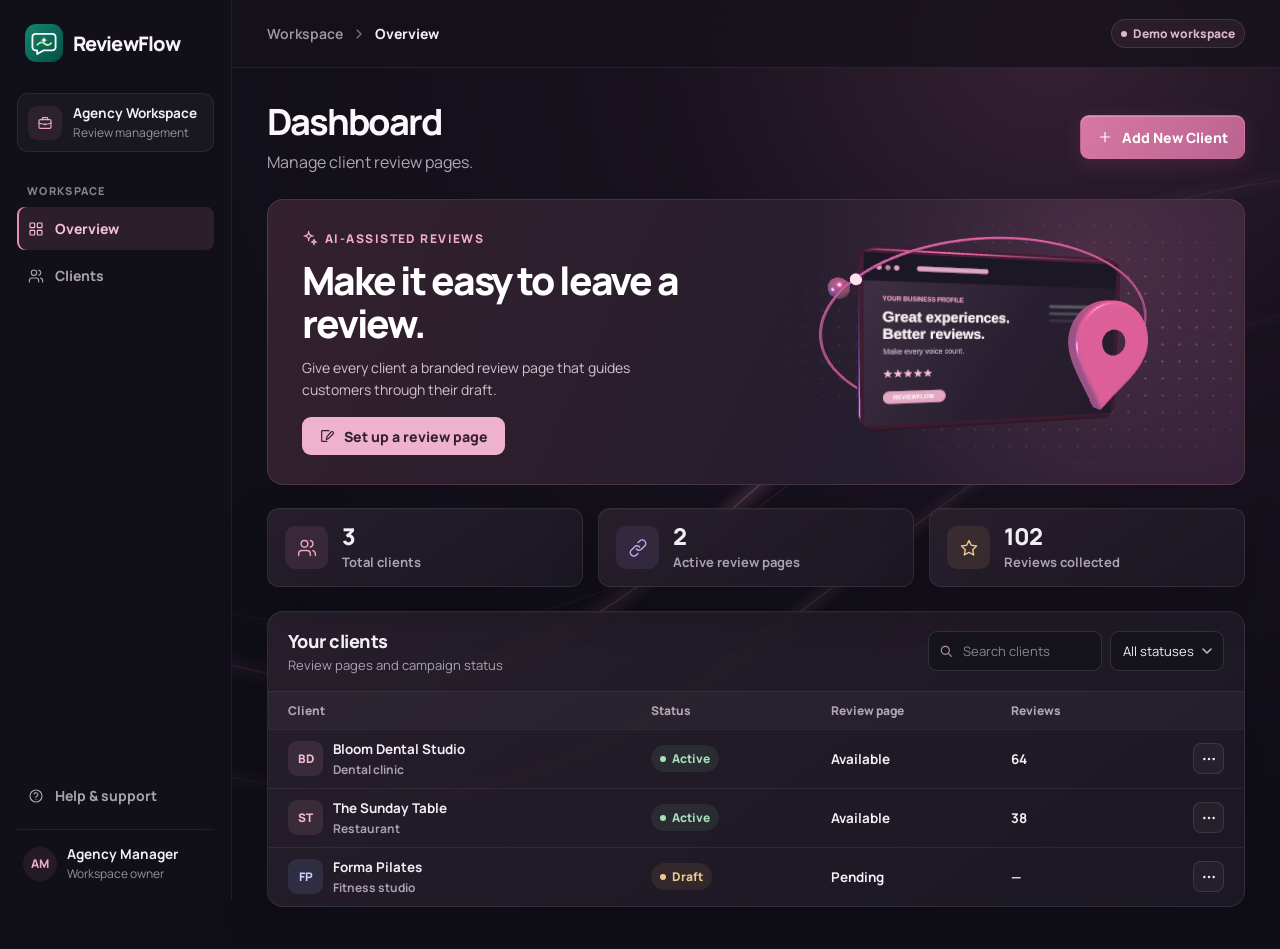
==== commit 0480e488: "commit it" ====
--- a/ReviewFlow Live/cloudflare-dist/index.html
+++ b/ReviewFlow Live/cloudflare-dist/index.html
@@ -7,10 +7,10 @@
   <meta name="description" content="ReviewFlow is an agency workspace for setting up branded customer review pages and QR posters.">
   <title>ReviewFlow</title>
   <link rel="icon" href="assets/mark.svg?v=2" type="image/svg+xml">
-  <link rel="stylesheet" href="styles.css?v=4">
+  <link rel="stylesheet" href="styles.css?v=5">
   <script defer src="assets/qrcode.js"></script>
   <script defer src="website-analysis.js"></script>
-  <script defer src="app.js?v=4"></script>
+  <script defer src="app.js?v=5"></script>
 </head>
 <body>
   <main id="app"></main>
--- a/ReviewFlow Live/cloudflare-dist/styles.css
+++ b/ReviewFlow Live/cloudflare-dist/styles.css
@@ -577,3 +577,27 @@
   .ray, .profile-float, .orbit-ring, .workspace .stepper .current .step-number { animation: none; }
   .profile-tilt, .workspace .btn, .workspace .stat { transition: none; }
 }
+
+/* The floating card, location pin, and orbit are real WebGL geometry. */
+.profile-visual { flex-basis: 390px; width: 390px; height: 230px; }
+.profile-three { position: absolute; z-index: 5; inset: 0; }
+.profile-three canvas { display: block; width: 100%; height: 100%; }
+.profile-visual.is-3d-ready > .profile-float, .profile-visual.is-3d-ready > .profile-orbit { display: none; }
+.premium-hero-art { display: flex; align-items: center; justify-content: center; pointer-events: auto; }
+.premium-hero-art::before { pointer-events: none; }
+.premium-hero-art .profile-visual { flex: 0 0 430px; width: 430px; height: 265px; }
+.workspace .hero { min-height: 270px; }
+@media (max-width: 900px) {
+  .profile-visual { flex-basis: 320px; width: 320px; height: 210px; transform: none; }
+  .premium-hero-art .profile-visual { flex-basis: 350px; width: 350px; height: 235px; }
+}
+@media (max-width: 560px) {
+  .workspace .hero { flex-direction: column; align-items: stretch; }
+  .workspace .hero-copy { max-width: 100%; }
+  .workspace .premium-hero-art { position: relative; inset: auto; height: 200px; margin: 4px 0 -10px; opacity: 1; }
+  .premium-hero-art .profile-visual { display: block; flex-basis: 100%; width: 100%; height: 210px; }
+  .wizard-hero { flex-direction: column; gap: 0; }
+  .workspace .wizard-heading { margin-bottom: 0; }
+  .wizard-hero .profile-visual { display: block; flex: none; align-self: center; width: 100%; max-width: 340px; height: 190px; }
+  .profile-visual { overflow: clip; }
+}
